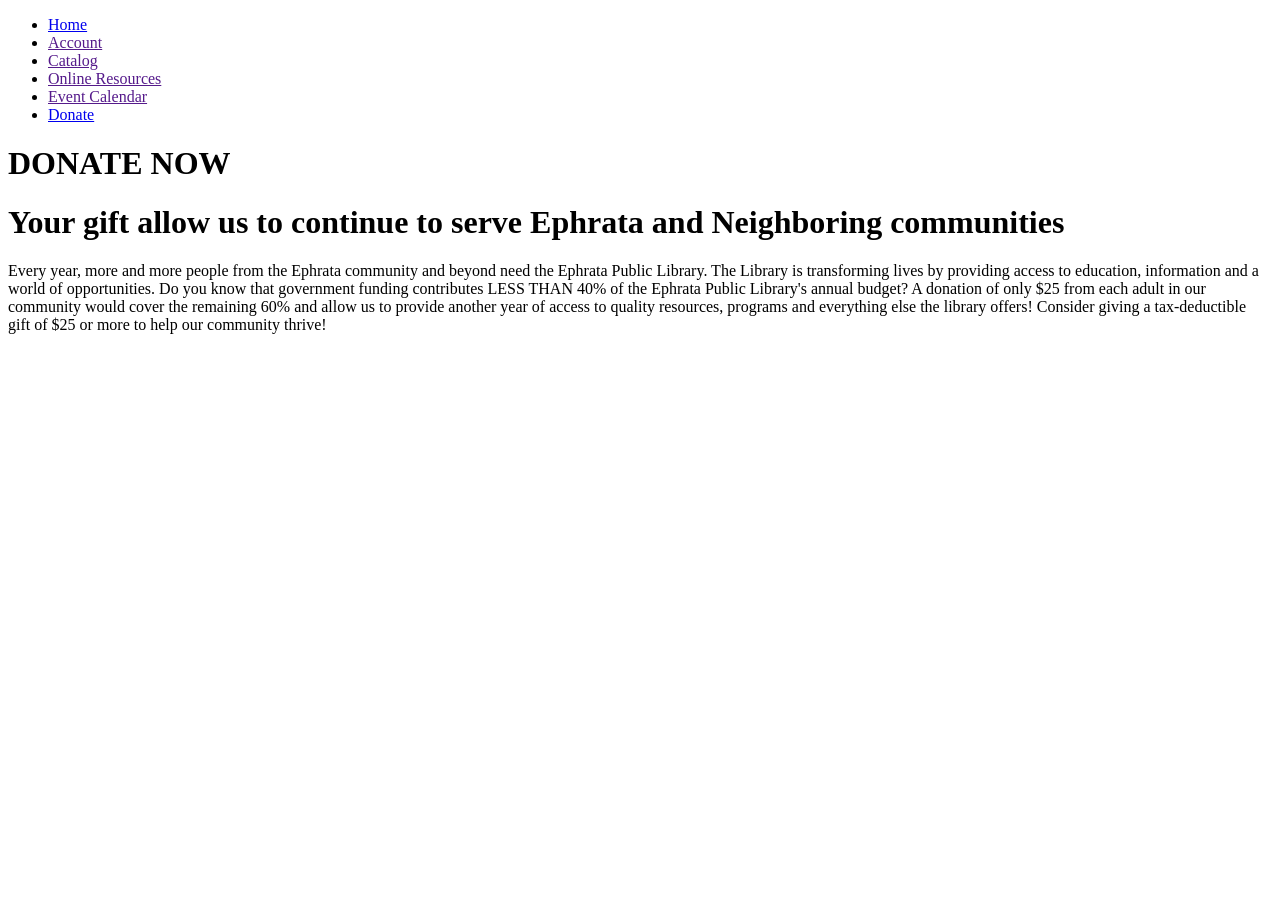
==== page1.html @ c8f2af6e "Create page1.html" ====
<!DOCTYPE html>
<html lang="en">
<head>
    <meta charset="UTF-8">
    <meta name="viewport" content="width=device-width, initial-scale=1.0">
    <link rel="stylesheet" href="stylepage1.css">
    <title>Page 1</title>
</head>
<body>
    
<div class="wrapper">

    <div class="header">
    </div>

    <div class="bar">
         <nav class="navbar">
                <ul>
                    <li><a href="index.html">Home</a></li>
                    <li><a href="">Account</a></li>
                    <li><a href="">Catalog</a></li>
                    <li><a href="">Online Resources</a></li>
                    <li><a href="">Event Calendar</a></li>
                    <li><a href="page1.html">Donate</a></li>
                </ul>
            </nav>
    </div>

    <div class="donatearea">
        <div class="donate">
            <h1>DONATE NOW</h1>
        </div>
    </div>


    <div class="infoarea">
        <div class="infocontent1">
            <h1>Your gift allow us to continue to serve Ephrata and Neighboring communities</h1>

            <p>Every year, more and more people from the Ephrata community and beyond need the Ephrata Public Library. The Library is transforming lives by providing access to education, information and a world of opportunities.  Do you know that government funding contributes LESS THAN 40% of the Ephrata Public Library's annual budget?  A donation of only $25 from each adult in our community would cover the remaining 60% and allow us to provide another year of access to quality resources, programs and everything else the library offers!  Consider giving a tax-deductible gift of $25 or more to help our community thrive!<p>

        </div>

        <div class="infocontent2">
           
        </div>
    </div>




</div>



</body>
</html>
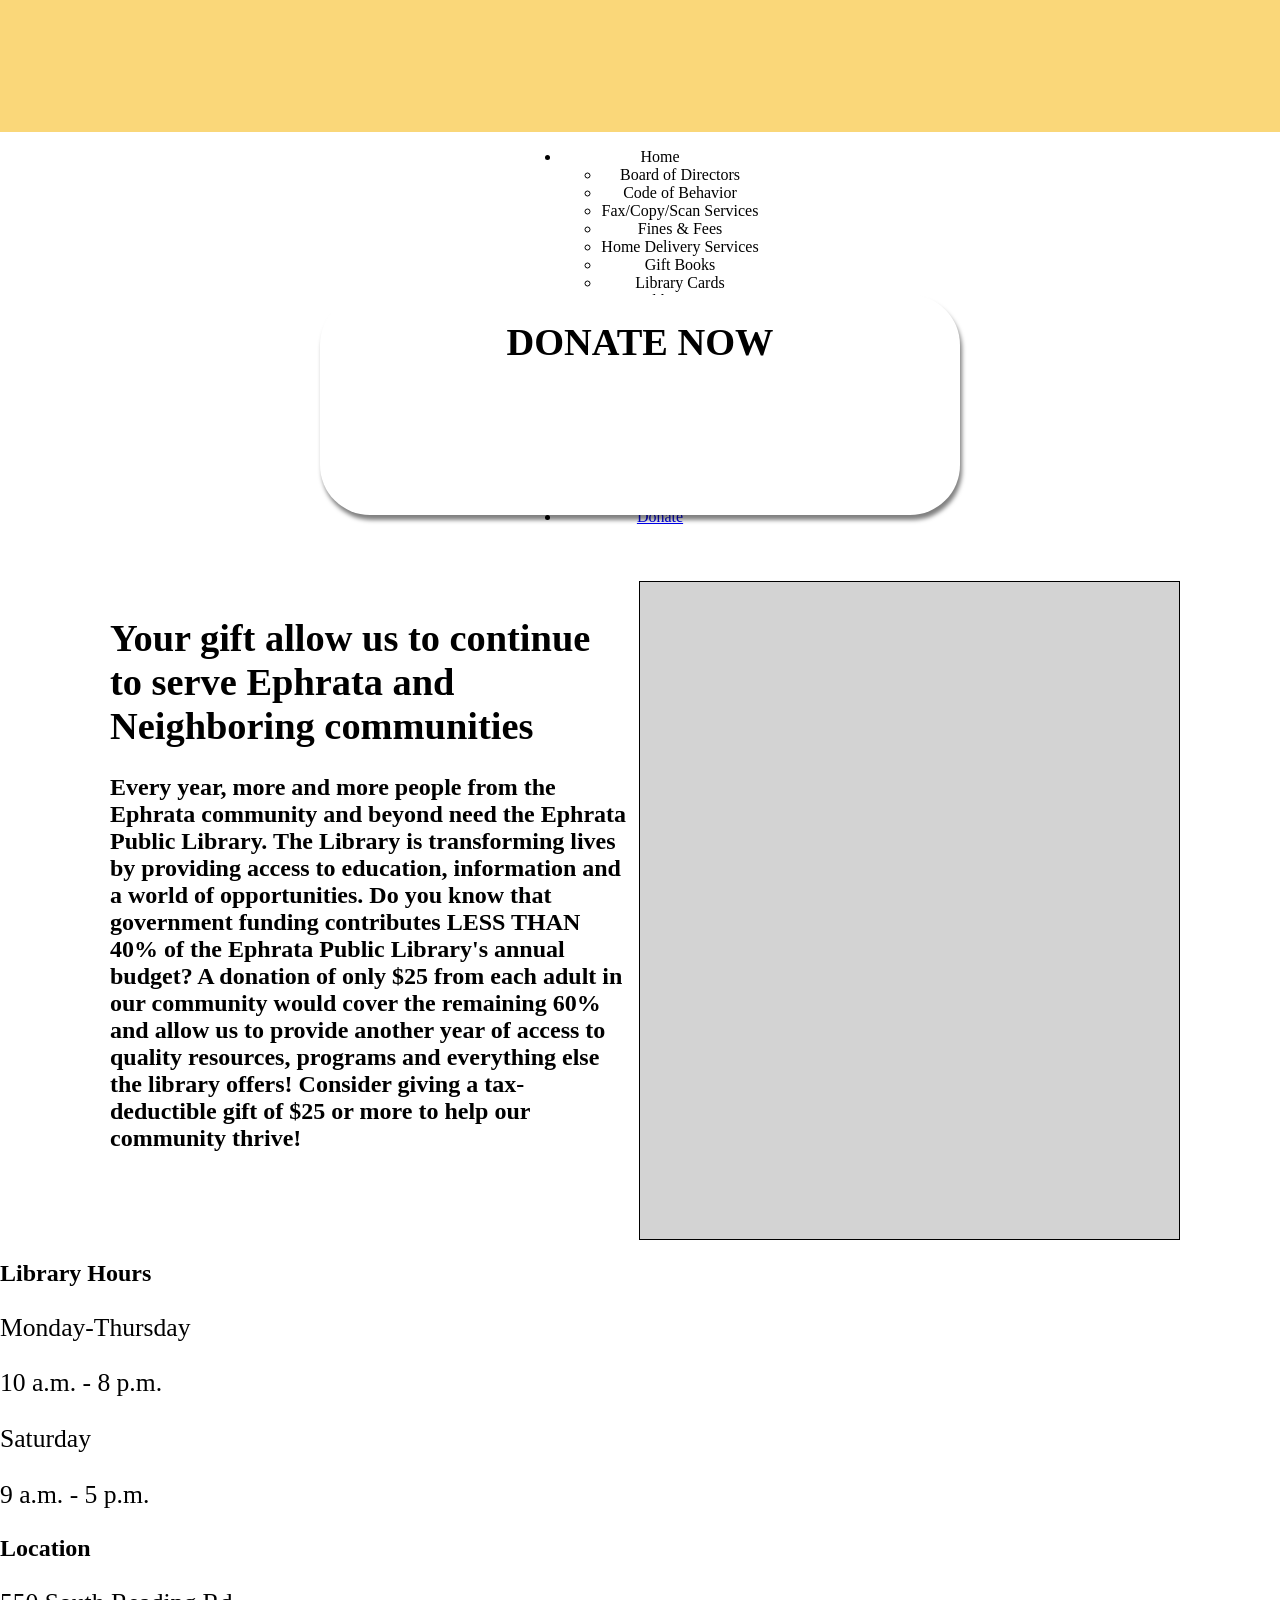
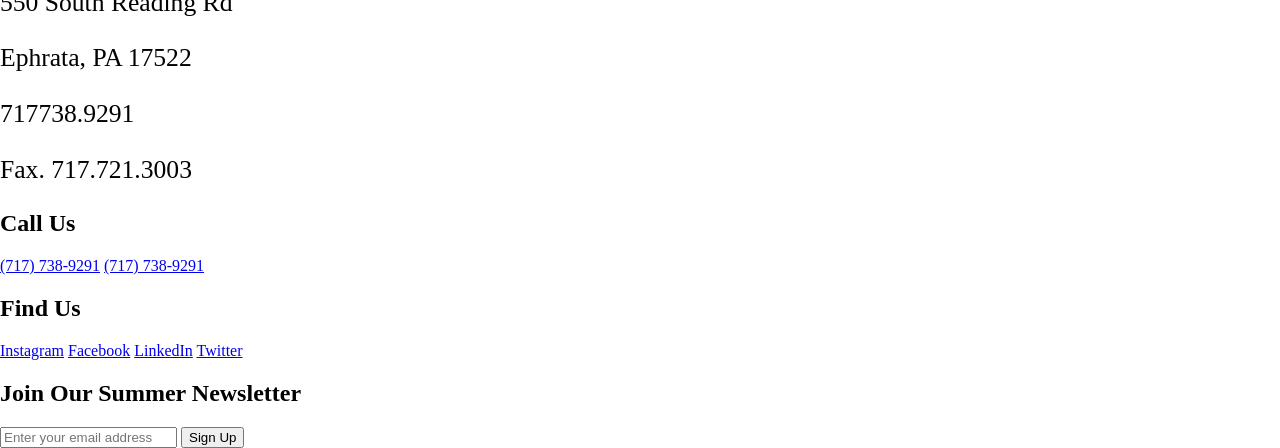
==== commit e4e45544: "Update page1.html" ====
--- a/page1.html
+++ b/page1.html
@@ -14,16 +14,38 @@
     </div>
 
     <div class="bar">
-         <nav class="navbar">
+          <nav class="navClass">
                 <ul>
-                    <li><a href="index.html">Home</a></li>
-                    <li><a href="">Account</a></li>
-                    <li><a href="">Catalog</a></li>
-                    <li><a href="">Online Resources</a></li>
-                    <li><a href="">Event Calendar</a></li>
-                    <li><a href="page1.html">Donate</a></li>
+                    <li>Home
+                    <ul class="sub-menu">
+                    <li>Board of Directors</li>
+                    <li>Code of Behavior</li>
+                    <li>Fax/Copy/Scan Services</li>
+                    <li>Fines & Fees</li>
+                    <li>Home Delivery Services</li>
+                    <li>Gift Books</li>
+                    <li>Library Cards</li>
+                    <li>Interlibrary Loans</li>
+                    <li>Meeting Rooms</li>
+                    <li>Museum Passes</li>
+                    <li>PA Forward</li>
+                    <li>Renewals</li>
+                    <li>StoryWalk</li>
+                    <li>Wifi Access</li>
+                </ul>
+                <span class="arrow">&#9660;</span>
+                    </li>
+
+                    <li>Account</li>
+                    <li>Catalog</li>
+                    <li>Online Resources</li>
+                    <li>Event Calendar</li>
+                     <li><a href="page1.html">Donate</a></li>
                 </ul>
             </nav>
+
+
+
     </div>
 
     <div class="donatearea">
@@ -37,13 +59,61 @@
         <div class="infocontent1">
             <h1>Your gift allow us to continue to serve Ephrata and Neighboring communities</h1>
 
-            <p>Every year, more and more people from the Ephrata community and beyond need the Ephrata Public Library. The Library is transforming lives by providing access to education, information and a world of opportunities.  Do you know that government funding contributes LESS THAN 40% of the Ephrata Public Library's annual budget?  A donation of only $25 from each adult in our community would cover the remaining 60% and allow us to provide another year of access to quality resources, programs and everything else the library offers!  Consider giving a tax-deductible gift of $25 or more to help our community thrive!<p>
+            <h2>Every year, more and more people from the Ephrata community and beyond need the Ephrata Public Library. The Library is transforming lives by providing access to education, information and a world of opportunities.  Do you know that government funding contributes LESS THAN 40% of the Ephrata Public Library's annual budget?  A donation of only $25 from each adult in our community would cover the remaining 60% and allow us to provide another year of access to quality resources, programs and everything else the library offers!  Consider giving a tax-deductible gift of $25 or more to help our community thrive!</h2>
 
         </div>
 
         <div class="infocontent2">
            
         </div>
+    </div>
+
+
+    <div class="space">
+        </div>
+
+ <div class="footerarea">
+            <div class="footer">
+                <div class="footer-heading footer-1">
+                    <h2>Library Hours</h2>
+                    <p>Monday-Thursday</p>
+                    <p>10 a.m. - 8 p.m.</p>
+                    <p>Saturday</p>
+                    <p>9 a.m. - 5 p.m.</p>
+
+                   
+                </div>
+
+                <div class="footer-heading footer-2">
+                    <h2>Location</h2>
+                    <p>550 South Reading Rd</p>
+                    <p>Ephrata, PA 17522</p>
+                    <p>717738.9291</p>
+                    <p>Fax. 717.721.3003</p>
+                </div>
+
+                <div class="footer-heading footer-3">
+                    <h2>Call Us</h2>
+                    <a href="#">(717) 738-9291</a>
+                    <a href="#">(717) 738-9291</a>
+                </div>
+
+                <div class="footer-heading footer-3">
+                    <h2>Find Us</h2>
+                    <a href="#">Instagram</a>
+                    <a href="#">Facebook</a>
+                    <a href="#">LinkedIn</a>
+                    <a href="#">Twitter</a>
+                </div>
+
+                <div class="footer-email-form">
+                    <h2>Join Our Summer Newsletter</h2>
+                    <input type="email" placeholder="Enter your email address" id="footer-email">
+                    <input type="submit" value="Sign Up"
+                    id="footer-email-btn">
+                </div>
+        </div>
+
     </div>
 
 
--- a/stylepage1.css
+++ b/stylepage1.css
@@ -0,0 +1,137 @@
+
+body {
+	margin: 0px;
+}
+
+button {
+	border-radius: 10px;
+	padding: 10px;
+	width: 190px;
+	font-weight: bold;
+	font-size: 25px;
+}
+
+
+h1 {
+	font-size: 3vw
+}
+
+p {
+	font-size:2vw;
+}
+
+
+.wrapper {
+	width: 100%;
+	background-color: white;
+	margin-top: 0px;
+	margin-right: auto;
+	margin-left: auto;
+	margin-bottom: 0px;
+	aspect-ratio: attr(width) / attr(height);
+	aspect-ratio: 1455 / 1500;
+}
+
+.header {
+	width: 100%;
+	background-color: #fad779;
+	margin-top: 0px;
+	aspect-ratio: attr(width) / attr(height);
+	aspect-ratio: 1455 / 150;
+}
+
+
+.bar {
+	width: 100%;
+	display: flex;
+	background-color: white;
+	margin-top: 0px;
+	margin-bottom: 0px;
+	justify-content: center;
+	text-align: center;
+	aspect-ratio: attr(width) / attr(height);
+	aspect-ratio: 1455 / 110;
+}
+
+.navbar ul {
+	list-style-type: none;
+	text-align: center;
+	background-color: white;
+	padding: 0px;
+	margin: 0px;
+	overflow: hidden;
+	justify-content: center;
+
+}
+.navbar a {
+	color: black;
+	font-size: 2.5vw;
+	text-decoration: none;
+	padding: 15px;
+	display: block;
+	text-align: center;
+
+}
+.navbar a:hover {
+	background-color: lightyellow;
+}
+.navbar li {
+	float: left;
+}
+
+.donatearea {
+	width: 100%;
+	 display: flex;
+  justify-content: center;
+  align-items: center;       
+	background-color: white;
+	margin-top: 0px;
+	margin-bottom: 0px;
+	aspect-ratio: attr(width) / attr(height);
+	aspect-ratio: 1455 / 400;
+}
+
+.donate {
+	width: 50%;
+	background-color: white;
+	border-radius: 50px;
+	text-align: center;
+	margin-top: 0px;
+	margin-bottom: 0px;
+	filter: drop-shadow(2px 5px 2px rgba(0, 0, 0, 0.5));
+	aspect-ratio: attr(width) / attr(height);
+	aspect-ratio: 1455 / 500;
+}
+
+
+.infoarea {
+	background-color: white;
+	display: flex;
+	width: 100%;
+	aspect-ratio: attr(width) / attr(height);
+	aspect-ratio: 1455 / 750;
+
+}
+
+.infocontent1 {
+	background-color: white;
+	flex: 1;
+	padding: 10px;
+	margin-left: 100px;
+}
+
+.infocontent2 {
+	background-color: lightgray;
+	flex: 1;
+	padding: 10px;
+	margin-right: 100px;
+	border: 1px solid;
+}
+
+
+
+
+
+
+
+
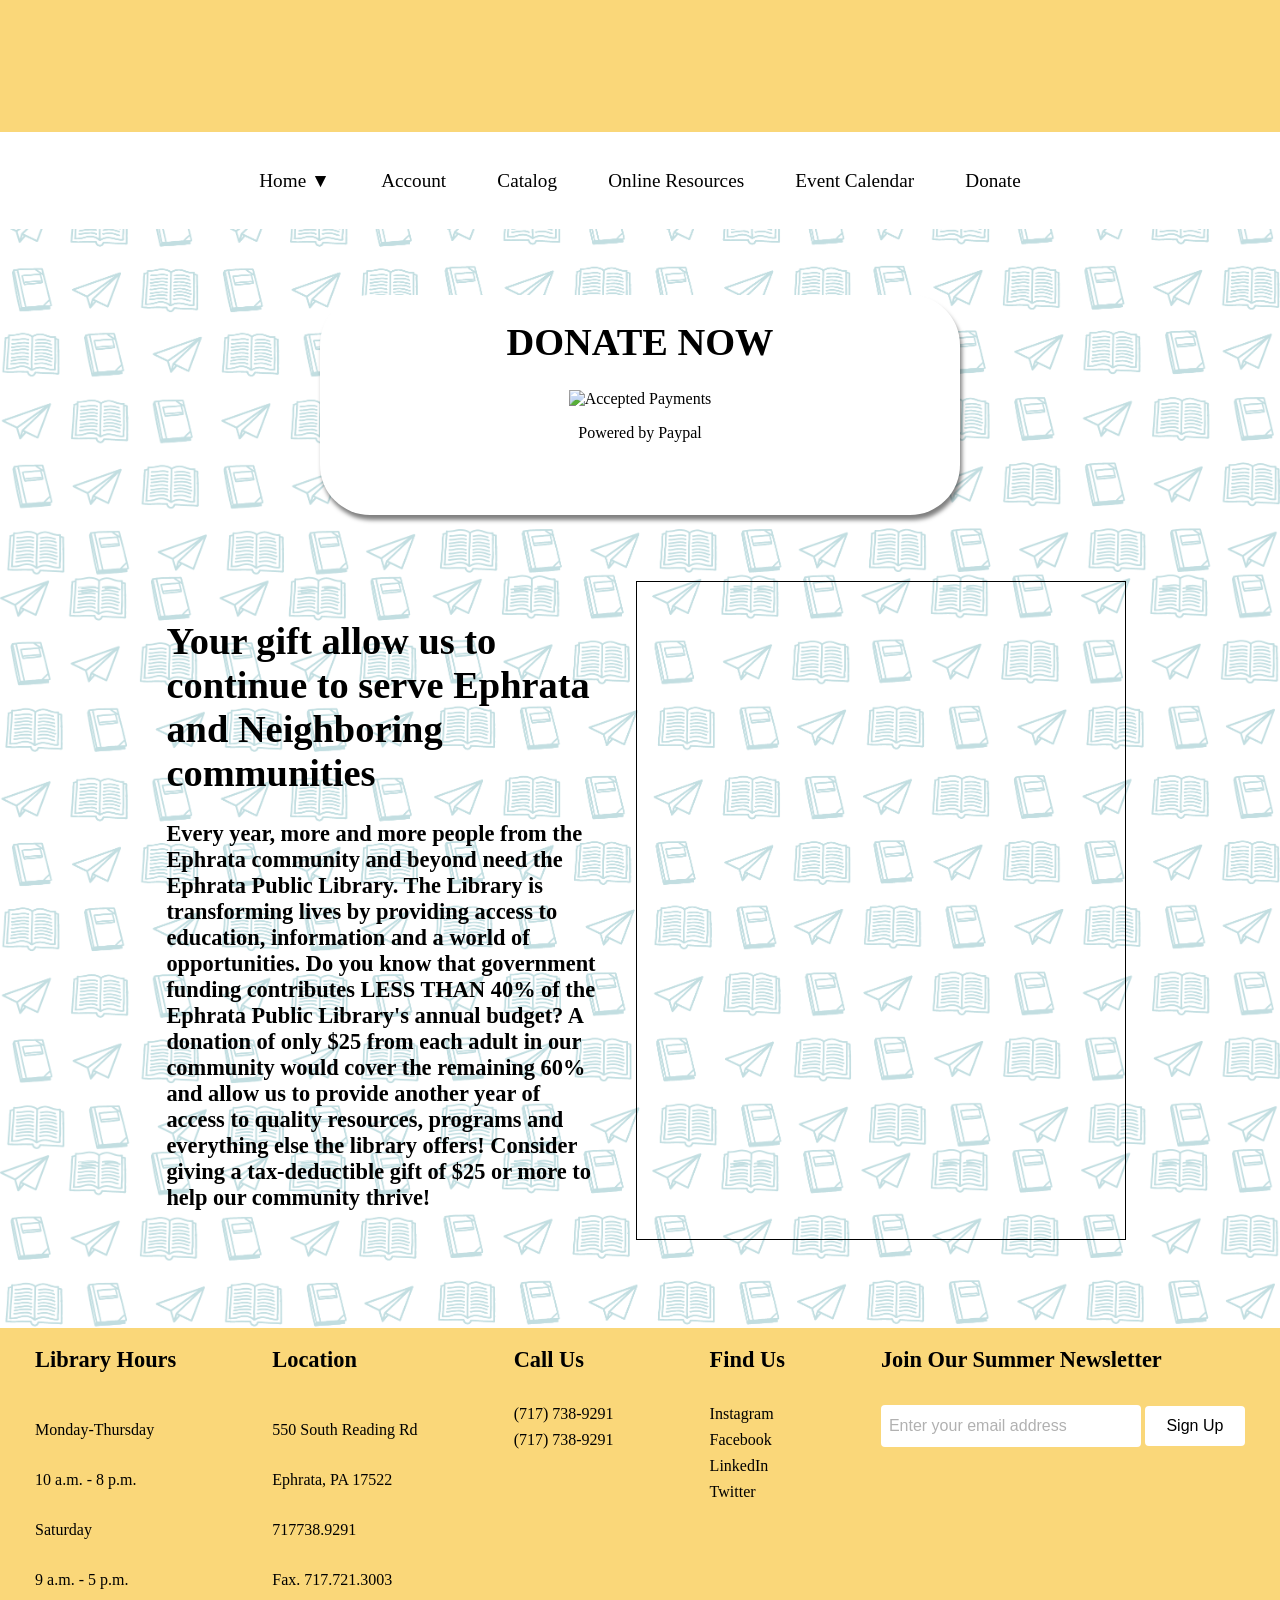
==== commit 9cbdf3d4: "Update page1.html" ====
--- a/page1.html
+++ b/page1.html
@@ -16,7 +16,7 @@
     <div class="bar">
           <nav class="navClass">
                 <ul>
-                    <li>Home
+                    <li><a href="index.html">Home</a>
                     <ul class="sub-menu">
                     <li>Board of Directors</li>
                     <li>Code of Behavior</li>
@@ -51,6 +51,10 @@
     <div class="donatearea">
         <div class="donate">
             <h1>DONATE NOW</h1>
+            <div class="payment-info">
+                <img src="payment-icons.png" alt="Accepted Payments">
+                <p>Powered by Paypal</p>
+                </div>
         </div>
     </div>
 
--- a/stylepage1.css
+++ b/stylepage1.css
@@ -13,23 +13,36 @@
 
 
 h1 {
-	font-size: 3vw
-}
+	font-size: clamp(1rem, 3vw, 3rem);
+}
+
+h2{
+	font-size: clamp(.5rem, 1.75vw, 1.75rem);
+}
+
 
 p {
-	font-size:2vw;
+	font-size:1rem;
+}
+
+a {
+	text-decoration: none;
+	color: black;
 }
 
 
 .wrapper {
 	width: 100%;
-	background-color: white;
+	background-color: ;
+	background-image: url("images/backimg.webp");
+	background-repeat: repeat;
+	background-size: 100vw;
 	margin-top: 0px;
 	margin-right: auto;
 	margin-left: auto;
 	margin-bottom: 0px;
 	aspect-ratio: attr(width) / attr(height);
-	aspect-ratio: 1455 / 1500;
+	aspect-ratio: 1455 / 1725;
 }
 
 .header {
@@ -53,38 +66,66 @@
 	aspect-ratio: 1455 / 110;
 }
 
-.navbar ul {
+
+.navClass > ul {
+	display: flex;
+	list-style-type: none;
+	margin: 1vw;
+	padding: 0;
+	background-color: white;
+	position: relative;
+	color: black;
+	font-size: 1.5vw;
+	
+}
+
+.navClass > ul > li {
+	list-style-type: none;
+	display: inline-block;
+	padding: 2vw;
+}
+
+.navClass > ul > li:hover {
+	background-color: lightyellow;
+}
+
+ul.sub-menu{
+	position: absolute;
+	z-index: 9999;
+	font-size: 1.25vw;
+	background-color: white;
 	list-style-type: none;
 	text-align: center;
-	background-color: white;
-	padding: 0px;
-	margin: 0px;
-	overflow: hidden;
-	justify-content: center;
-
-}
-.navbar a {
-	color: black;
-	font-size: 2.5vw;
-	text-decoration: none;
-	padding: 15px;
-	display: block;
-	text-align: center;
-
-}
-.navbar a:hover {
+	padding-left: 0px;
+	padding-top: 5px;
+	opacity: 0;
+	min-width: 100px;
+	box-shadow: 2px 2px 5px hsla(0, 0%, 0%, 0.8);
+
+}
+
+ul.sub-menu li{
+	padding: .7vw;
+}
+
+.navClass li:hover .sub-menu{
+	opacity: 1;
+}
+
+.navClass li:hover{
+	color: black;
 	background-color: lightyellow;
 }
-.navbar li {
-	float: left;
-}
+
+
+
 
 .donatearea {
 	width: 100%;
 	 display: flex;
   justify-content: center;
   align-items: center;       
-	background-color: white;
+	background-color: ;
 	margin-top: 0px;
 	margin-bottom: 0px;
 	aspect-ratio: attr(width) / attr(height);
@@ -98,14 +139,18 @@
 	text-align: center;
 	margin-top: 0px;
 	margin-bottom: 0px;
+	transition: transform .3s ease;
 	filter: drop-shadow(2px 5px 2px rgba(0, 0, 0, 0.5));
 	aspect-ratio: attr(width) / attr(height);
 	aspect-ratio: 1455 / 500;
 }
 
+.donate:hover {
+	transform: scale(1.1);
+}
 
 .infoarea {
-	background-color: white;
+	background-color:;
 	display: flex;
 	width: 100%;
 	aspect-ratio: attr(width) / attr(height);
@@ -114,24 +159,110 @@
 }
 
 .infocontent1 {
-	background-color: white;
+	background-color: ;
 	flex: 1;
-	padding: 10px;
-	margin-left: 100px;
+	padding: 1vw;
+	margin-left: 12vw;
+	margin-right: 1.5vw;
 }
 
 .infocontent2 {
-	background-color: lightgray;
+	background-color: ;
+	background-image: url("images/infoimg.webp");
+	background-repeat: no-repeat;
+	background-size: cover;
 	flex: 1;
-	padding: 10px;
-	margin-right: 100px;
+	padding: 2vw;
+	margin-right: 12vw;
 	border: 1px solid;
 }
 
-
-
-
-
-
-
-
+.space {
+	width: 100%;
+	background-color: ;
+	aspect-ratio: attr(width) / attr(height);
+	aspect-ratio: 1455 / 100;
+}
+
+
+
+
+.footerarea {
+	width: 100%;
+	background-color: #fad779;
+	aspect-ratio: attr(width) / attr(height);
+	aspect-ratio: 1455 / 350;
+}
+
+.footer {
+	width: 100%;
+	height: 40vh;
+	background-color: ;
+	display: flex;
+	justify-content: center;
+	flex-wrap: wrap;
+	margin: 0 auto;
+}
+
+.footer-heading {
+	display: flex;
+	flex-direction: column;
+	margin-right: 6rem;
+}
+
+.footer-heading h2 {
+	margin-bottom: 2rem;
+}
+
+.footer-heading a {
+	margin-bottom: 2rem;
+	color: black;
+	text-decoration: none;
+	margin-bottom: 0.5rem;
+}
+
+.footer-heading a:hover {
+	color: white;
+	transition: 0.3s ease-out;
+}
+
+.footer-email-form h2 {
+	margin-bottom: 2rem;
+}
+
+#footer-email {
+	width: 250px;
+	height: 40px;
+	border-radius: 4px;
+	outline: none;
+	border: none;
+	padding-left: 0.5rem;
+	font-size: 1rem;
+	margin-bottom: 1rem;
+}
+
+#footer-email::placeholder {
+	color: #b1b1b1;
+}
+
+#footer-email-btn {
+	width: 100px;
+	height: 40px;
+	outline: none;
+	border: none;
+	border-radius: 4px;
+	background-color: white;
+	font-size: 1rem;
+}
+
+#footer-email-btn:hover {
+	cursor: pointer;
+	background-color: #337AF1;
+	transition: all 0.4s ease out;
+
+}
+
+
+
+
+
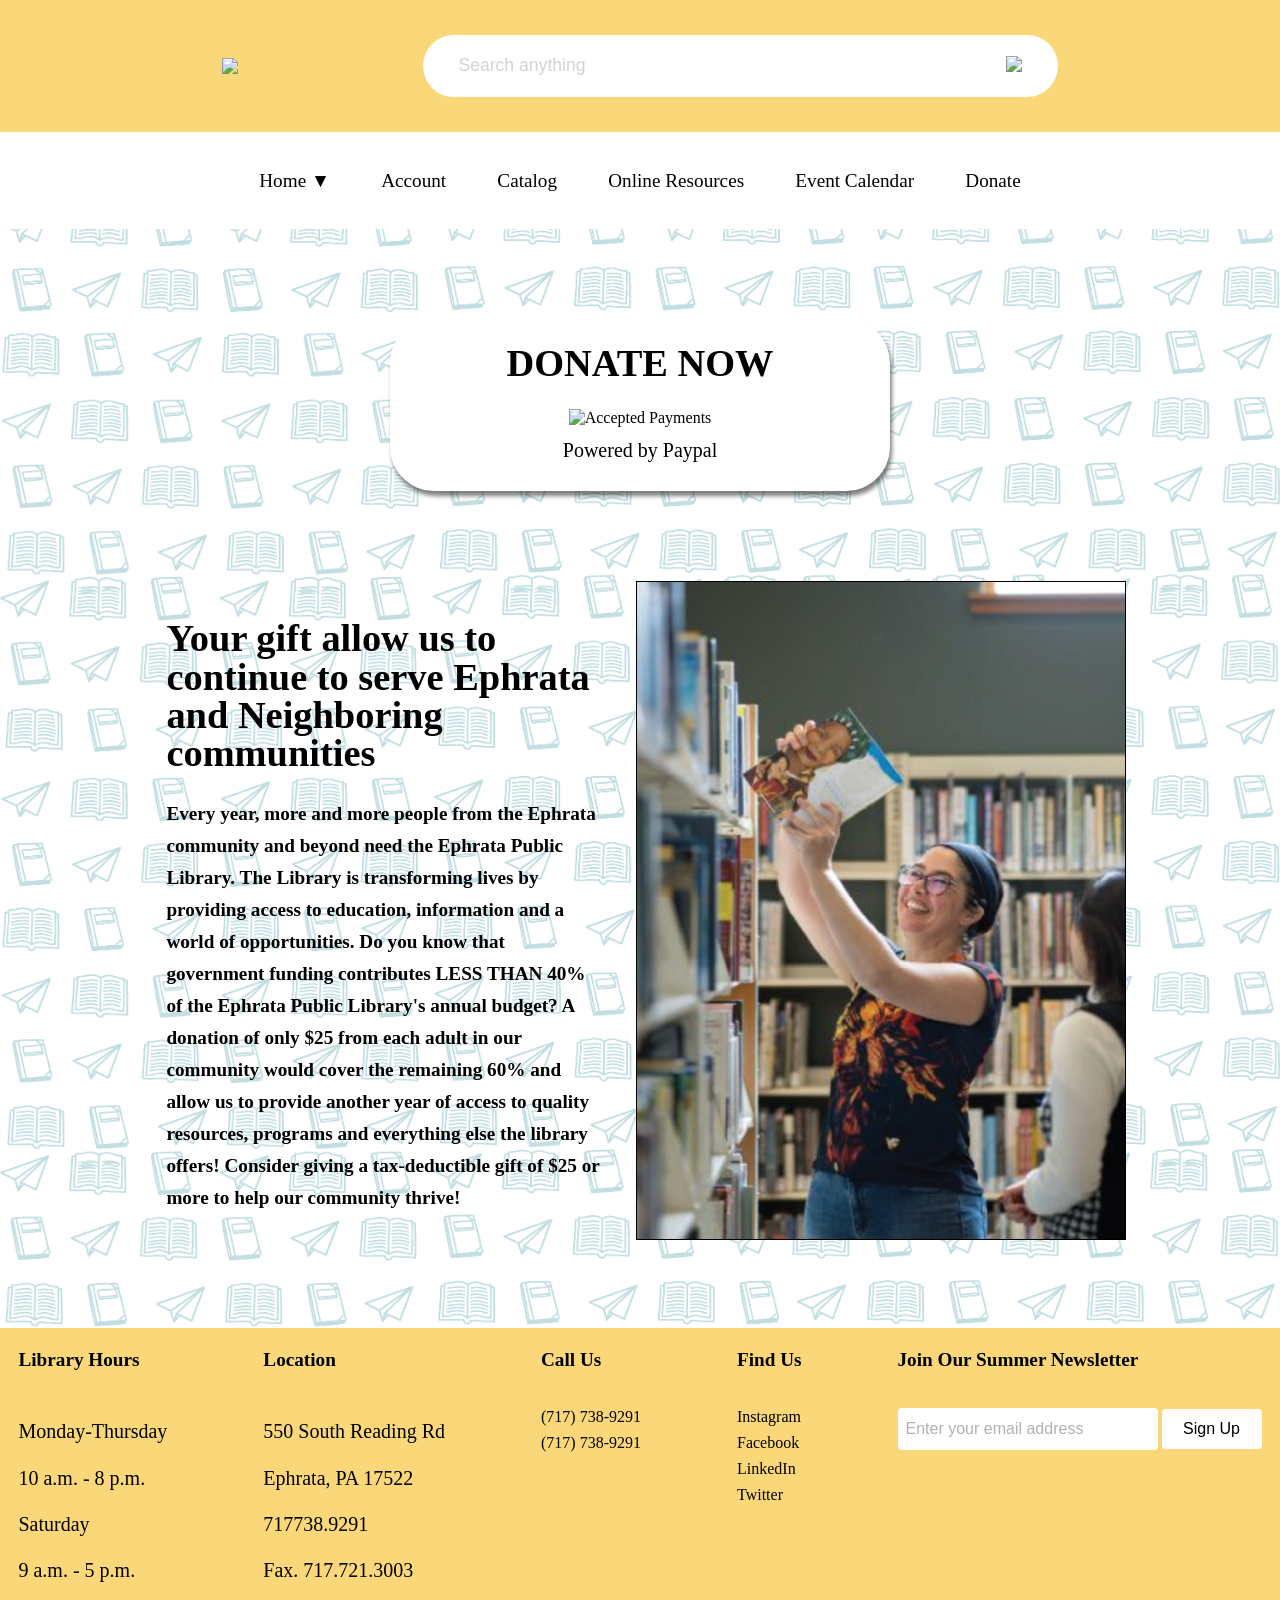
==== commit 6b0d4066: "Update page1.html" ====
--- a/page1.html
+++ b/page1.html
@@ -4,13 +4,18 @@
     <meta charset="UTF-8">
     <meta name="viewport" content="width=device-width, initial-scale=1.0">
     <link rel="stylesheet" href="stylepage1.css">
-    <title>Page 1</title>
+    <title>Donate | Ephrata Public Library</title>
 </head>
 <body>
     
 <div class="wrapper">
 
     <div class="header">
+          <img src="images/Elogo.png" class="headerimg">
+            <form action="https://www.google.com/search" method="get" class="search-bar">
+                <input type="text" placeholder="Search anything" name="q">
+               <button type="submit"><img src="images/search.png"></button>
+            </form>
     </div>
 
     <div class="bar">
@@ -52,7 +57,7 @@
         <div class="donate">
             <h1>DONATE NOW</h1>
             <div class="payment-info">
-                <img src="payment-icons.png" alt="Accepted Payments">
+                <img src="images/payment-icons.png" alt="Accepted Payments">
                 <p>Powered by Paypal</p>
                 </div>
         </div>
@@ -61,9 +66,7 @@
 
     <div class="infoarea">
         <div class="infocontent1">
-            <h1>Your gift allow us to continue to serve Ephrata and Neighboring communities</h1>
-
-            <h2>Every year, more and more people from the Ephrata community and beyond need the Ephrata Public Library. The Library is transforming lives by providing access to education, information and a world of opportunities.  Do you know that government funding contributes LESS THAN 40% of the Ephrata Public Library's annual budget?  A donation of only $25 from each adult in our community would cover the remaining 60% and allow us to provide another year of access to quality resources, programs and everything else the library offers!  Consider giving a tax-deductible gift of $25 or more to help our community thrive!</h2>
+            <h1>Your gift allow us to continue to serve Ephrata and Neighboring communities</h1><h2>Every year, more and more people from the Ephrata community and beyond need the Ephrata Public Library. The Library is transforming lives by providing access to education, information and a world of opportunities.  Do you know that government funding contributes LESS THAN 40% of the Ephrata Public Library's annual budget?  A donation of only $25 from each adult in our community would cover the remaining 60% and allow us to provide another year of access to quality resources, programs and everything else the library offers!  Consider giving a tax-deductible gift of $25 or more to help our community thrive!</h2>
 
         </div>
 
--- a/stylepage1.css
+++ b/stylepage1.css
@@ -1,33 +1,63 @@
+
+
+@font-face {
+	font-family: 'thin';
+	src: url('fonts/GraphikThin.otf') format('opentype');
+	font-weight: normal;
+	font-size: normal;
+}
+
+@font-face {
+	font-family: 'regular';
+	src: url('fonts/GraphikRegular.otf') format('opentype');
+	font-weight: normal;
+	font-size: normal;
+}
+
+@font-face {
+	font-family: 'bold';
+	src: url('fonts/GraphikBold.otf') format('opentype');
+	font-weight: normal;
+	font-size: normal;
+}
+
 
 body {
 	margin: 0px;
 }
 
 button {
-	border-radius: 10px;
-	padding: 10px;
-	width: 190px;
+	border-radius: 0.687vw;
+	padding: 0.687vw;
+	width: 13.058vw;
 	font-weight: bold;
-	font-size: 25px;
+	font-size: 1.718;
 }
 
 
 h1 {
-	font-size: clamp(1rem, 3vw, 3rem);
+	font-size: clamp(.8rem, 3vw, 3rem);
+	font-family: 'bold';
+	line-height: 3vw;
 }
 
 h2{
-	font-size: clamp(.5rem, 1.75vw, 1.75rem);
+	font-size: clamp(.5rem, 1.5vw, 1.75rem);
+	font-family: 'regular';
+	line-height: 2.5vw;
 }
 
 
 p {
-	font-size:1rem;
+	font-size: clamp(.8rem, 2vw, 1.25rem);
+	font-family: 'regular';
+	line-height: .5vw;
 }
 
 a {
 	text-decoration: none;
 	color: black;
+	font-family: 'regular';
 }
 
 
@@ -47,11 +77,69 @@
 
 .header {
 	width: 100%;
-	background-color: #fad779;
+	display: flex;
+	align-items: center;
+	justify-content: center;
+	background-color: #fad779; 
 	margin-top: 0px;
 	aspect-ratio: attr(width) / attr(height);
 	aspect-ratio: 1455 / 150;
-}
+
+}
+
+.headerimg {
+	width: 13.75vw;
+	max-width: 205px;
+	min-width: 50px;
+	display: flex;
+	margin-right: 2vw;
+}
+
+.search-bar{
+	width: 50%;
+	height: 3.4vw;
+	max-width: 600px;
+	background: white;
+	display: flex;
+	align-items: center;
+	border-radius: 5vw;
+	padding: 0.687vw 1.375vw;
+}
+
+
+.search-bar input{
+	width: 100%;
+	height: 1.5vw;
+	background: white;
+	flex: 1;
+	border: 0;
+	outline: none;
+	padding: 1.65vw 1.375vw;
+	font-size: 1.375vw;
+	border-radius: 5vw;
+	color: darkgray;
+
+}
+
+::placeholder{
+	color: lightgray;
+}
+
+.search-bar button img{
+	width: 2.5vw;
+}
+
+.search-bar button {
+	width: 4.124vw;
+	height: 4.124vw;
+	border: 0;
+	border-radius: 50%;
+	background: white;
+	cursor: pointer;
+}
+
+
+
 
 
 .bar {
@@ -134,8 +222,10 @@
 
 .donate {
 	width: 50%;
-	background-color: white;
-	border-radius: 50px;
+	min-width: 100px;
+	max-width: 500px;
+	background-color: white;
+	border-radius: 3.436vw;
 	text-align: center;
 	margin-top: 0px;
 	margin-bottom: 0px;
@@ -148,6 +238,12 @@
 .donate:hover {
 	transform: scale(1.1);
 }
+
+
+.payment-info img {
+	width: 15vw;
+}
+
 
 .infoarea {
 	background-color:;
